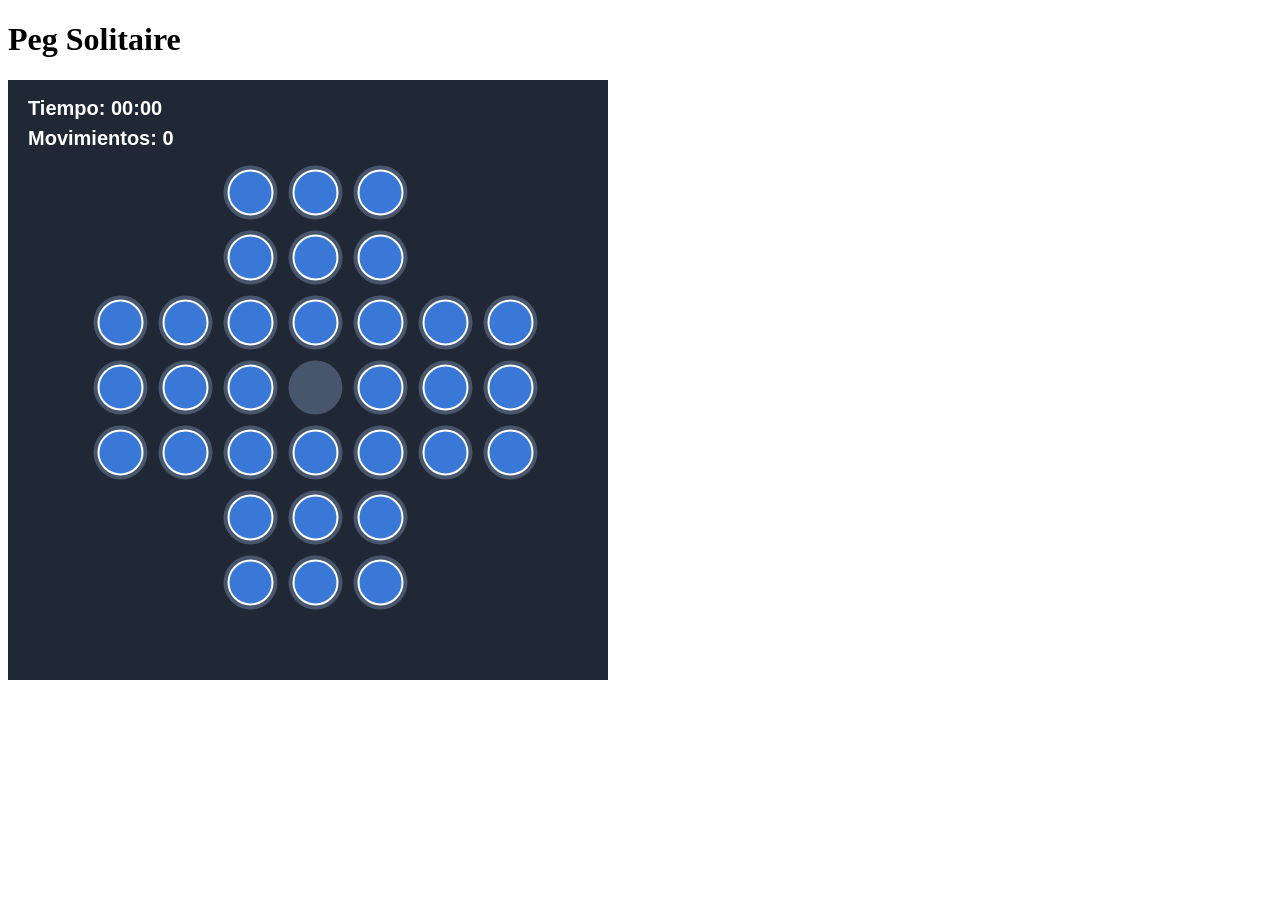
==== ps/index.html @ e4649cf7 "Se cargo el backend" ====
<!DOCTYPE html>
<html lang="es">

<head>
    <meta charset="UTF-8">
    <meta name="viewport" content="width=device-width, initial-scale=1.0">
    <title>Peg Solitaire - Prueba</title>
</head>

<body>

    <h1>Peg Solitaire</h1>

    <canvas id="canvas" width="600" height="600"></canvas>

    <script type="module" src="./js/main.js"></script>

</body>

</html>
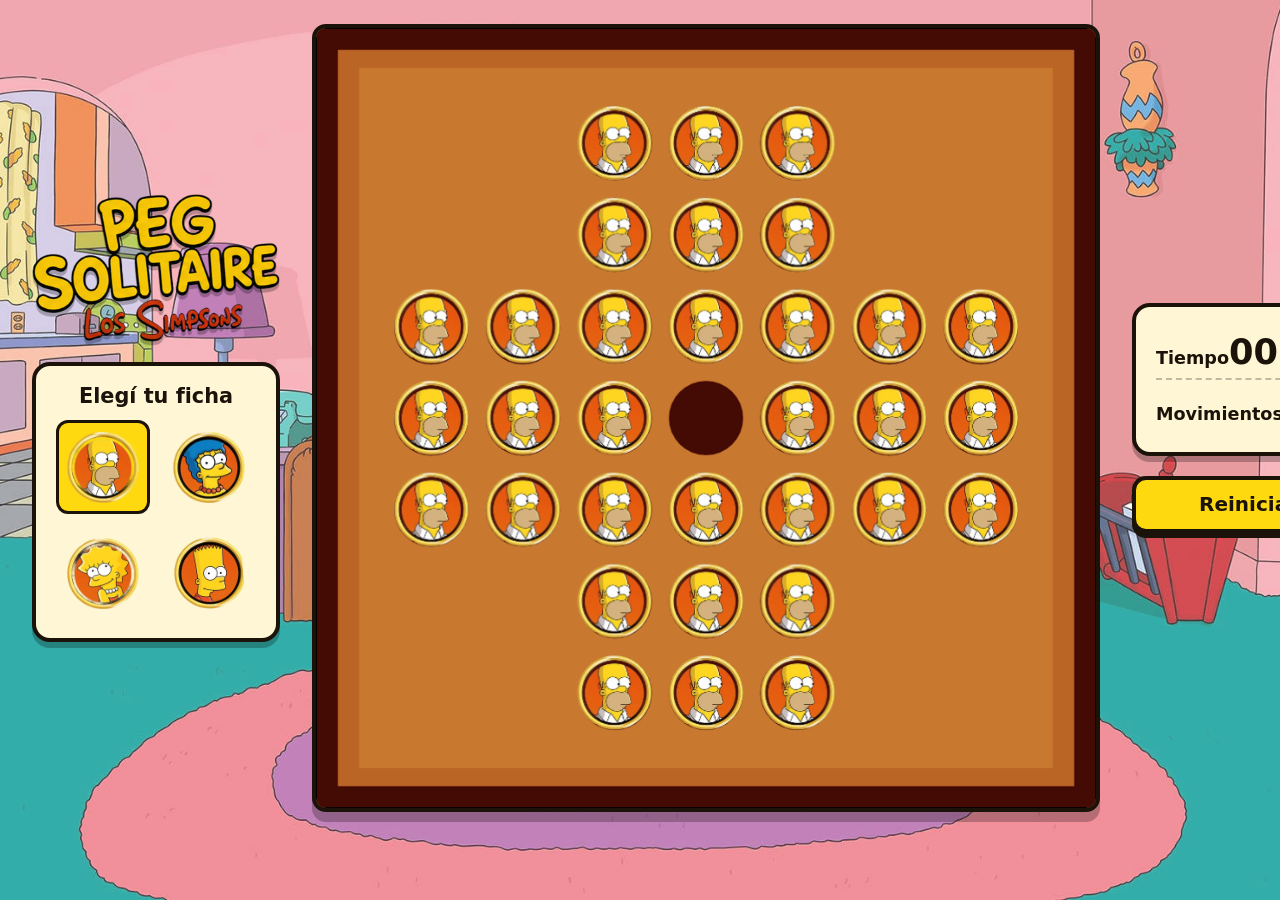
==== commit 558079e4: "frontend con detalles a pulir" ====
--- a/ps/index.html
+++ b/ps/index.html
@@ -1,20 +1,76 @@
 <!DOCTYPE html>
 <html lang="es">
-
 <head>
     <meta charset="UTF-8">
     <meta name="viewport" content="width=device-width, initial-scale=1.0">
-    <title>Peg Solitaire - Prueba</title>
+    <title>Peg Solitaire - Los Simpsons</title>
+    <link rel="stylesheet" href="vista/view.css">
 </head>
+<body>
+    <main>
+        <!-- ============ PANTALLA DEL JUEGO ============
+             Ocupa exactamente el alto de la ventana: el canvas nunca hace scroll. -->
+        <section id="juego" class="juego">
 
-<body>
+            <!-- Columna izquierda: título y selección de ficha -->
+            <aside class="columna columna--izq">
+                <img class="titulo" src="img/titulo.svg" alt="Peg Solitaire - Los Simpsons">
 
-    <h1>Peg Solitaire</h1>
+                <div class="panel">
+                    <h2 class="panel__titulo">Elegí tu ficha</h2>
 
-    <canvas id="canvas" width="600" height="600"></canvas>
+                    <!-- Selector de personaje: un radio por ficha. El valor lo lee el controlador. -->
+                    <div class="fichas" role="radiogroup" aria-label="Personaje de las fichas">
+                        <label for="ficha-homero">
+                            <input type="radio" id="ficha-homero" name="ficha" value="homero" checked>
+                            <img src="img/homero.svg" alt="Homero">
+                        </label>
+                        <label for="ficha-marge">
+                            <input type="radio" id="ficha-marge" name="ficha" value="marge">
+                            <img src="img/marge.svg" alt="Marge">
+                        </label>
+                        <label for="ficha-lisa">
+                            <input type="radio" id="ficha-lisa" name="ficha" value="lisa">
+                            <img src="img/lisa.svg" alt="Lisa">
+                        </label>
+                        <label for="ficha-bart">
+                            <input type="radio" id="ficha-bart" name="ficha" value="bart">
+                            <img src="img/bart.svg" alt="Bart">
+                        </label>
+                    </div>
+                </div>
+            </aside>
 
-    <script type="module" src="./js/main.js"></script>
+            <!-- Centro: el tablero. El id "canvas" es el que busca main.js.
+                 900x900 es la resolución interna; el tamaño en pantalla lo define el CSS. -->
+            <div class="tablero">
+                <canvas id="canvas" width="900" height="900"> </canvas>
+            </div>
 
+            <!-- Columna derecha: estado de la partida y acciones -->
+            <aside class="columna columna--der">
+                <div class="panel">
+                    <div class="dato">
+                        <span class="dato__etiqueta">Tiempo</span>
+                        <span class="dato__valor" id="tiempo">00:00</span>
+                    </div>
+                    <div class="dato">
+                        <span class="dato__etiqueta">Movimientos</span>
+                        <span class="dato__valor" id="movimientos">0</span>
+                    </div>
+
+                    <!-- Mensaje de fin de partida (ganaste, sin movimientos, tiempo agotado).
+                         Está vacío mientras se juega. -->
+                    <p class="mensaje hidden" id="mensaje" role="status" aria-live="polite"></p>
+                </div>
+
+                <div class="acciones">
+                    <button type="button" class="boton boton--principal" id="btn-reiniciar">Reiniciar</button>
+                </div>
+            </aside>
+
+        </section>
+
+    <script type="module" src="main.js"></script>
 </body>
-
 </html>
--- a/ps/vista/view.css
+++ b/ps/vista/view.css
@@ -0,0 +1,218 @@
+/* ============ VARIABLES ============ */
+:root {
+    --amarillo: #FFD90F;       /* amarillo Simpson, igual al del título */
+    --rojo: #E8452B;           /* rojo del subtítulo */
+    --tinta: #1b1209;          /* casi negro, para bordes y texto */
+    --crema: #FFF6D6;          /* fondo de los paneles */
+    --alto-nav: 64px;          /* alto de la barra de navegación */
+    --fuente: "Fredoka", "Trebuchet MS", system-ui, sans-serif;
+}
+
+/* ============ BASE ============ */
+* { box-sizing: border-box; }
+
+html { scroll-behavior: smooth; }
+
+body {
+    margin: 0;
+    font-family: var(--fuente);
+    color: var(--tinta);
+    /* Fondo de 1920x1080: cubre toda la ventana y queda fijo al hacer scroll. */
+    background: #f7b0bd url("../img/background.png") center / cover fixed no-repeat;
+}
+
+/* ============ NAVEGACIÓN ============ */
+.nav {
+    height: var(--alto-nav);
+    display: flex;
+    align-items: center;
+    justify-content: space-between;
+    padding: 0 2rem;
+    background: var(--amarillo);
+    border-bottom: 4px solid var(--tinta);
+}
+
+.nav__marca {
+    font-weight: 700;
+    font-size: 1.4rem;
+    color: var(--tinta);
+    text-decoration: none;
+}
+
+.nav__links { display: flex; gap: 1.5rem; }
+
+.nav__links a {
+    color: var(--tinta);
+    font-weight: 600;
+    text-decoration: none;
+}
+
+.nav__links a:hover { text-decoration: underline; }
+
+/* ============ PANTALLA DEL JUEGO ============ */
+/* Tres columnas: [panel izquierdo] [tablero] [panel derecho].
+   Alto = ventana menos la barra, así el canvas no genera scroll. */
+.juego {
+    height: calc(100vh - var(--alto-nav));
+    min-height: 640px;
+    display: grid;
+    grid-template-columns: 1fr auto 1fr;
+    align-items: center;
+    gap: 2rem;
+    padding: 1.5rem 2rem;
+}
+
+.columna {
+    display: flex;
+    flex-direction: column;
+    gap: 1.25rem;
+    width: 100%;
+    max-width: 380px;
+}
+
+.columna--izq { justify-self: end; align-items: center; }
+.columna--der { justify-self: start; }
+
+/* Título */
+.titulo {
+    width: 100%;
+    max-width: 300px;
+    height: auto;
+    filter: drop-shadow(0 4px 0 rgba(0, 0, 0, .25));
+}
+
+/* ============ TABLERO (CANVAS) ============ */
+.tablero { display: flex; justify-content: center; }
+
+/* Cuadrado: el alto se adapta a la ventana y el ancho lo sigue por la proporción 1:1.
+   La resolución interna sigue siendo 900x900; el navegador solo lo escala. */
+#canvas {
+    display: block;
+    height: min(calc(100vh - var(--alto-nav) - 3rem), 900px);
+    aspect-ratio: 1 / 1;
+    border-radius: 14px;
+    border: 4px solid var(--tinta);
+    box-shadow: 0 10px 0 rgba(0, 0, 0, .25);
+    background: #C87A30;   /* color de respaldo mientras cargan las imágenes */
+    cursor: grab;
+}
+
+/* ============ PANELES ============ */
+.panel {
+    width: 100%;
+    background: var(--crema);
+    border: 4px solid var(--tinta);
+    border-radius: 18px;
+    box-shadow: 0 6px 0 rgba(0, 0, 0, .25);
+    padding: 1.1rem 1.25rem;
+}
+
+.panel__titulo {
+    margin: 0 0 .8rem;
+    font-size: 1.3rem;
+    text-align: center;
+}
+
+/* ============ SELECTOR DE FICHAS ============ */
+.fichas {
+    display: grid;
+    grid-template-columns: repeat(2, 1fr);
+    gap: .75rem;
+}
+
+.fichas label {
+    display: flex;
+    flex-direction: column;
+    align-items: center;
+    gap: .25rem;
+    padding: .5rem;
+    border: 3px solid transparent;
+    border-radius: 12px;
+    font-weight: 600;
+    cursor: pointer;
+    transition: transform .15s, background .15s;
+}
+
+.fichas label:hover { transform: scale(1.05); background: rgba(255, 217, 15, .35); }
+
+/* El radio real se oculta pero sigue siendo accesible con teclado. */
+.fichas input {
+    position: absolute;
+    width: 1px;
+    height: 1px;
+    overflow: hidden;
+    clip-path: inset(50%);
+    white-space: nowrap;
+}
+
+.fichas img {
+    display: block;
+    width: 4.5rem;
+    height: 4.5rem;
+    object-fit: contain;
+}
+
+/* Ficha elegida: borde y fondo amarillo. */
+.fichas label:has(input:checked) {
+    border-color: var(--tinta);
+    background: var(--amarillo);
+}
+
+.fichas label:has(input:focus-visible) {
+    outline: 3px solid var(--rojo);
+    outline-offset: 2px;
+}
+
+/* ============ TIEMPO Y MOVIMIENTOS ============ */
+.dato {
+    display: flex;
+    justify-content: space-between;
+    align-items: baseline;
+    padding: .4rem 0;
+}
+
+.dato + .dato { border-top: 2px dashed rgba(0, 0, 0, .25); }
+
+.dato__etiqueta { font-weight: 600; font-size: 1.1rem; }
+
+.dato__valor {
+    font-weight: 700;
+    font-size: 2.2rem;
+    font-variant-numeric: tabular-nums;   /* los dígitos no "bailan" al cambiar */
+}
+
+.mensaje {
+    margin: .8rem 0 0;
+    padding: .6rem .8rem;
+    border-radius: 10px;
+    background: var(--rojo);
+    color: #fff;
+    font-weight: 700;
+    text-align: center;
+}
+
+.hidden { display: none; }
+
+.acciones { display: flex; flex-direction: column; gap: .8rem; }
+
+.boton {
+    display: block;
+    width: 100%;
+    padding: .8rem 1rem;
+    font-family: inherit;
+    font-size: 1.25rem;
+    font-weight: 700;
+    text-align: center;
+    text-decoration: none;
+    color: var(--tinta);
+    border: 4px solid var(--tinta);
+    border-radius: 14px;
+    box-shadow: 0 5px 0 var(--tinta);
+    cursor: pointer;
+    transition: transform .1s, box-shadow .1s;
+}
+
+.boton:hover { transform: translateY(-2px); box-shadow: 0 7px 0 var(--tinta); }
+.boton:active { transform: translateY(4px); box-shadow: 0 1px 0 var(--tinta); }
+
+.boton--principal { background: var(--amarillo); }
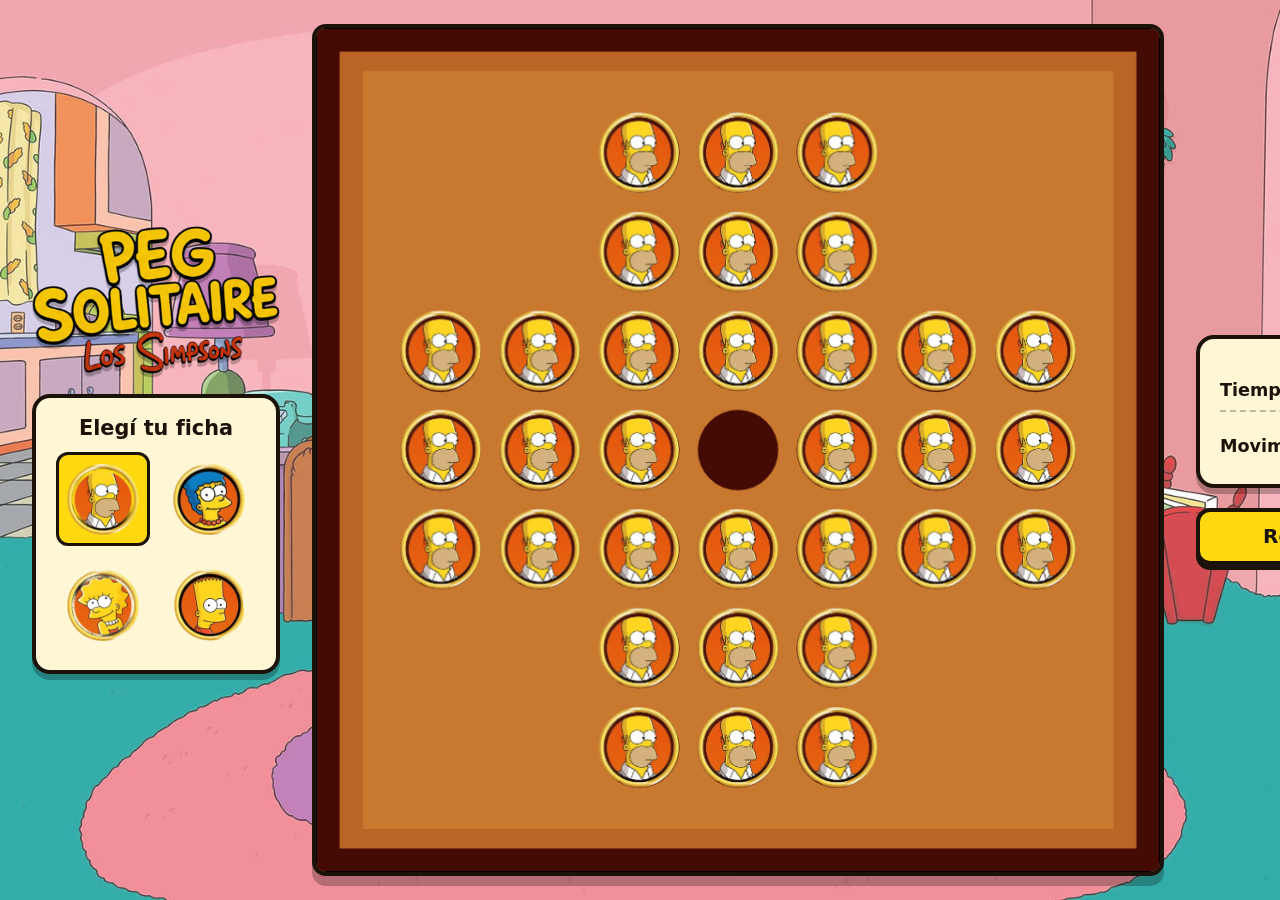
==== commit 36ecaf96: "Implemento el juego en la página" ====
--- a/ps/index.html
+++ b/ps/index.html
@@ -1,76 +1,76 @@
 <!DOCTYPE html>
 <html lang="es">
+
 <head>
     <meta charset="UTF-8">
     <meta name="viewport" content="width=device-width, initial-scale=1.0">
     <title>Peg Solitaire - Los Simpsons</title>
     <link rel="stylesheet" href="vista/view.css">
 </head>
+
 <body>
-    <main>
-        <!-- ============ PANTALLA DEL JUEGO ============
-             Ocupa exactamente el alto de la ventana: el canvas nunca hace scroll. -->
-        <section id="juego" class="juego">
+    <section id="juego" class="juego">
 
-            <!-- Columna izquierda: título y selección de ficha -->
-            <aside class="columna columna--izq">
-                <img class="titulo" src="img/titulo.svg" alt="Peg Solitaire - Los Simpsons">
+        <!-- Columna izquierda: título y selección de ficha -->
+        <aside class="columna columna--izq">
+            <img class="titulo" src="img/titulo.svg" alt="Peg Solitaire - Los Simpsons">
 
-                <div class="panel">
-                    <h2 class="panel__titulo">Elegí tu ficha</h2>
+            <div class="panel">
+                <h2 class="panel__titulo">Elegí tu ficha</h2>
 
-                    <!-- Selector de personaje: un radio por ficha. El valor lo lee el controlador. -->
-                    <div class="fichas" role="radiogroup" aria-label="Personaje de las fichas">
-                        <label for="ficha-homero">
-                            <input type="radio" id="ficha-homero" name="ficha" value="homero" checked>
-                            <img src="img/homero.svg" alt="Homero">
-                        </label>
-                        <label for="ficha-marge">
-                            <input type="radio" id="ficha-marge" name="ficha" value="marge">
-                            <img src="img/marge.svg" alt="Marge">
-                        </label>
-                        <label for="ficha-lisa">
-                            <input type="radio" id="ficha-lisa" name="ficha" value="lisa">
-                            <img src="img/lisa.svg" alt="Lisa">
-                        </label>
-                        <label for="ficha-bart">
-                            <input type="radio" id="ficha-bart" name="ficha" value="bart">
-                            <img src="img/bart.svg" alt="Bart">
-                        </label>
-                    </div>
+                <!-- Selector de personaje: un radio por ficha. El valor lo lee el controlador. -->
+                <div class="fichas" role="radiogroup" aria-label="Personaje de las fichas">
+                    <label for="ficha-homero">
+                        <input type="radio" id="ficha-homero" name="ficha" value="homero" checked>
+                        <img src="img/homero.svg" alt="Homero">
+                    </label>
+                    <label for="ficha-marge">
+                        <input type="radio" id="ficha-marge" name="ficha" value="marge">
+                        <img src="img/marge.svg" alt="Marge">
+                    </label>
+                    <label for="ficha-lisa">
+                        <input type="radio" id="ficha-lisa" name="ficha" value="lisa">
+                        <img src="img/lisa.svg" alt="Lisa">
+                    </label>
+                    <label for="ficha-bart">
+                        <input type="radio" id="ficha-bart" name="ficha" value="bart">
+                        <img src="img/bart.svg" alt="Bart">
+                    </label>
                 </div>
-            </aside>
+            </div>
+        </aside>
 
-            <!-- Centro: el tablero. El id "canvas" es el que busca main.js.
+        <!-- Centro: el tablero. El id "canvas" es el que busca main.js.
                  900x900 es la resolución interna; el tamaño en pantalla lo define el CSS. -->
-            <div class="tablero">
-                <canvas id="canvas" width="900" height="900"> </canvas>
+        <div class="tablero">
+            <canvas id="canvas" width="900" height="900"> </canvas>
+        </div>
+
+        <!-- Columna derecha: estado de la partida y acciones -->
+        <aside class="columna columna--der">
+            <div class="panel">
+                <div class="dato">
+                    <span class="dato__etiqueta">Tiempo</span>
+                    <span class="dato__valor" id="tiempo">00:00</span>
+                </div>
+                <div class="dato">
+                    <span class="dato__etiqueta">Movimientos</span>
+                    <span class="dato__valor" id="movimientos">0</span>
+                </div>
+
+                <!-- Mensaje de fin de partida (ganaste, sin movimientos, tiempo agotado).
+                         Está vacío mientras se juega. -->
+                <p class="mensaje hidden" id="mensaje" role="status" aria-live="polite"></p>
             </div>
 
-            <!-- Columna derecha: estado de la partida y acciones -->
-            <aside class="columna columna--der">
-                <div class="panel">
-                    <div class="dato">
-                        <span class="dato__etiqueta">Tiempo</span>
-                        <span class="dato__valor" id="tiempo">00:00</span>
-                    </div>
-                    <div class="dato">
-                        <span class="dato__etiqueta">Movimientos</span>
-                        <span class="dato__valor" id="movimientos">0</span>
-                    </div>
+            <div class="acciones">
+                <button type="button" class="boton boton--principal" id="btn-reiniciar">Reiniciar</button>
+            </div>
+        </aside>
 
-                    <!-- Mensaje de fin de partida (ganaste, sin movimientos, tiempo agotado).
-                         Está vacío mientras se juega. -->
-                    <p class="mensaje hidden" id="mensaje" role="status" aria-live="polite"></p>
-                </div>
-
-                <div class="acciones">
-                    <button type="button" class="boton boton--principal" id="btn-reiniciar">Reiniciar</button>
-                </div>
-            </aside>
-
-        </section>
+    </section>
 
     <script type="module" src="main.js"></script>
 </body>
-</html>
+
+</html>
--- a/ps/vista/view.css
+++ b/ps/vista/view.css
@@ -4,7 +4,6 @@
     --rojo: #E8452B;           /* rojo del subtítulo */
     --tinta: #1b1209;          /* casi negro, para bordes y texto */
     --crema: #FFF6D6;          /* fondo de los paneles */
-    --alto-nav: 64px;          /* alto de la barra de navegación */
     --fuente: "Fredoka", "Trebuchet MS", system-ui, sans-serif;
 }
 
@@ -21,39 +20,9 @@
     background: #f7b0bd url("../img/background.png") center / cover fixed no-repeat;
 }
 
-/* ============ NAVEGACIÓN ============ */
-.nav {
-    height: var(--alto-nav);
-    display: flex;
-    align-items: center;
-    justify-content: space-between;
-    padding: 0 2rem;
-    background: var(--amarillo);
-    border-bottom: 4px solid var(--tinta);
-}
-
-.nav__marca {
-    font-weight: 700;
-    font-size: 1.4rem;
-    color: var(--tinta);
-    text-decoration: none;
-}
-
-.nav__links { display: flex; gap: 1.5rem; }
-
-.nav__links a {
-    color: var(--tinta);
-    font-weight: 600;
-    text-decoration: none;
-}
-
-.nav__links a:hover { text-decoration: underline; }
-
-/* ============ PANTALLA DEL JUEGO ============ */
-/* Tres columnas: [panel izquierdo] [tablero] [panel derecho].
-   Alto = ventana menos la barra, así el canvas no genera scroll. */
+/* Tres columnas: [panel izquierdo] [tablero] [panel derecho]. */
 .juego {
-    height: calc(100vh - var(--alto-nav));
+    height: calc(100vh);
     min-height: 640px;
     display: grid;
     grid-template-columns: 1fr auto 1fr;
@@ -88,7 +57,7 @@
    La resolución interna sigue siendo 900x900; el navegador solo lo escala. */
 #canvas {
     display: block;
-    height: min(calc(100vh - var(--alto-nav) - 3rem), 900px);
+    height: min(calc(100vh - 3rem), 900px);
     aspect-ratio: 1 / 1;
     border-radius: 14px;
     border: 4px solid var(--tinta);
@@ -135,7 +104,6 @@
 
 .fichas label:hover { transform: scale(1.05); background: rgba(255, 217, 15, .35); }
 
-/* El radio real se oculta pero sigue siendo accesible con teclado. */
 .fichas input {
     position: absolute;
     width: 1px;
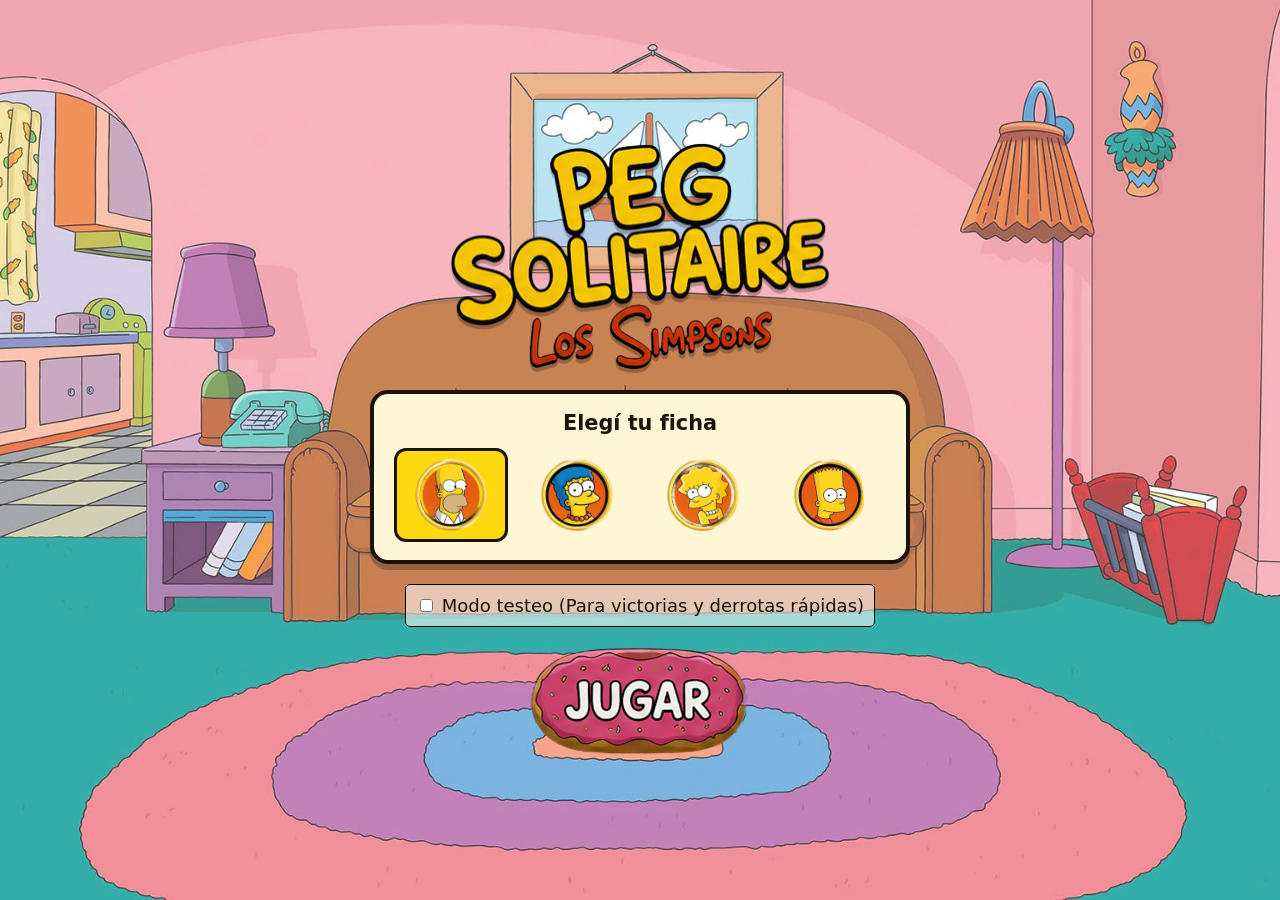
==== commit 8bc53624: "Añado un menú de inicio, limite de tiempo, diferentes mensajes y creo el modo de testeo" ====
--- a/ps/index.html
+++ b/ps/index.html
@@ -9,65 +9,73 @@
 </head>
 
 <body>
-    <section id="juego" class="juego">
+    <section id="inicio" class="inicio">
+        <img class="titulo" src="img/titulo.svg" alt="Peg Solitaire - Los Simpsons">
 
-        <!-- Columna izquierda: título y selección de ficha -->
+        <div class="panel">
+            <h2 class="panel__titulo">Elegí tu ficha</h2>
+
+            <div class="fichas" role="radiogroup" aria-label="Personaje de las fichas">
+                <label for="ficha-homero">
+                    <input type="radio" id="ficha-homero" name="ficha" value="homero" checked>
+                    <img src="img/homero.svg" alt="Homero">
+                </label>
+                <label for="ficha-marge">
+                    <input type="radio" id="ficha-marge" name="ficha" value="marge">
+                    <img src="img/marge.svg" alt="Marge">
+                </label>
+                <label for="ficha-lisa">
+                    <input type="radio" id="ficha-lisa" name="ficha" value="lisa">
+                    <img src="img/lisa.svg" alt="Lisa">
+                </label>
+                <label for="ficha-bart">
+                    <input type="radio" id="ficha-bart" name="ficha" value="bart">
+                    <img src="img/bart.svg" alt="Bart">
+                </label>
+            </div>
+        </div>
+        <!-- Para facilitar testeo-->
+        <div  class="testeo">
+            <input type="checkbox" id="demo" name="demo" value="yes">
+            <label for="demo">Modo testeo (Para victorias y derrotas rápidas)</label>
+        </div>
+        
+        <button id="btn-jugar">
+            <img src="img/jugar.svg" alt="Jugar">
+        </button>
+    </section>
+    <section id="juego" class="juego hidden">
         <aside class="columna columna--izq">
             <img class="titulo" src="img/titulo.svg" alt="Peg Solitaire - Los Simpsons">
-
             <div class="panel">
-                <h2 class="panel__titulo">Elegí tu ficha</h2>
-
-                <!-- Selector de personaje: un radio por ficha. El valor lo lee el controlador. -->
-                <div class="fichas" role="radiogroup" aria-label="Personaje de las fichas">
-                    <label for="ficha-homero">
-                        <input type="radio" id="ficha-homero" name="ficha" value="homero" checked>
-                        <img src="img/homero.svg" alt="Homero">
-                    </label>
-                    <label for="ficha-marge">
-                        <input type="radio" id="ficha-marge" name="ficha" value="marge">
-                        <img src="img/marge.svg" alt="Marge">
-                    </label>
-                    <label for="ficha-lisa">
-                        <input type="radio" id="ficha-lisa" name="ficha" value="lisa">
-                        <img src="img/lisa.svg" alt="Lisa">
-                    </label>
-                    <label for="ficha-bart">
-                        <input type="radio" id="ficha-bart" name="ficha" value="bart">
-                        <img src="img/bart.svg" alt="Bart">
-                    </label>
-                </div>
+                <h2 class="panel__titulo">Ficha seleccionada</h2>
+                <img id="ficha-elegida" src="" alt="Ficha seleccionada">
             </div>
         </aside>
 
-        <!-- Centro: el tablero. El id "canvas" es el que busca main.js.
-                 900x900 es la resolución interna; el tamaño en pantalla lo define el CSS. -->
         <div class="tablero">
             <canvas id="canvas" width="900" height="900"> </canvas>
         </div>
 
-        <!-- Columna derecha: estado de la partida y acciones -->
         <aside class="columna columna--der">
             <div class="panel">
                 <div class="dato">
                     <span class="dato__etiqueta">Tiempo</span>
-                    <span class="dato__valor" id="tiempo">00:00</span>
+                    <span class="dato__valor" id="tiempo">03:00</span>
                 </div>
                 <div class="dato">
                     <span class="dato__etiqueta">Movimientos</span>
                     <span class="dato__valor" id="movimientos">0</span>
                 </div>
 
-                <!-- Mensaje de fin de partida (ganaste, sin movimientos, tiempo agotado).
-                         Está vacío mientras se juega. -->
                 <p class="mensaje hidden" id="mensaje" role="status" aria-live="polite"></p>
             </div>
 
             <div class="acciones">
                 <button type="button" class="boton boton--principal" id="btn-reiniciar">Reiniciar</button>
+                <button type="button" class="boton boton--principal" id="btn-menu">Menú</button>
             </div>
         </aside>
-
     </section>
 
     <script type="module" src="main.js"></script>
--- a/ps/vista/view.css
+++ b/ps/vista/view.css
@@ -20,6 +20,44 @@
     background: #f7b0bd url("../img/background.png") center / cover fixed no-repeat;
 }
 
+/* ============ PANTALLA DE INICIO (MENÚ) ============ */
+.inicio {
+    height: 100vh;
+    min-height: 640px;
+    display: flex;
+    flex-direction: column;
+    align-items: center;
+    justify-content: center;
+    gap: 1.25rem;
+    padding: 1.5rem 2rem;
+}
+
+.inicio .titulo { max-width: 380px; }
+.inicio .panel { max-width: 540px; }
+
+/* En el menú, las cuatro fichas van en una sola fila. */
+.inicio .fichas { grid-template-columns: repeat(4, 1fr); }
+
+/* Botón Jugar: solo se ve la imagen (jugar.svg). */
+#btn-jugar {
+    width: 220px;
+    padding: 0;
+    background: none;
+    border: none;
+    line-height: 0;
+    cursor: pointer;
+    transition: transform .15s;
+}
+#btn-jugar img { display: block; width: 100%; height: auto; }
+#btn-jugar:hover { transform: scale(1.08); }
+
+.testeo{
+    background-color: #ffffff8e; 
+    padding: 10px; 
+    border-radius: 5px; 
+    font-size: 18px; 
+    border: 1px solid #000000;
+}
 /* Tres columnas: [panel izquierdo] [tablero] [panel derecho]. */
 .juego {
     height: calc(100vh);
@@ -50,6 +88,14 @@
     filter: drop-shadow(0 4px 0 rgba(0, 0, 0, .25));
 }
 
+#ficha-elegida {
+    display: block;
+    margin: 0 auto;
+    width: 9rem;
+    max-width: 100%;
+    height: auto;
+}
+
 /* ============ TABLERO (CANVAS) ============ */
 .tablero { display: flex; justify-content: center; }
 
@@ -158,6 +204,10 @@
     font-weight: 700;
     text-align: center;
 }
+
+.mensaje[data-tipo="perfecto"] { background: var(--amarillo); color: var(--tinta); }
+.mensaje[data-tipo="victoria"] { background: rgb(92, 240, 55); color: var(--tinta); }
+.mensaje[data-tipo="derrota"] { background: var(--rojo); color: #fff; }
 
 .hidden { display: none; }
 
